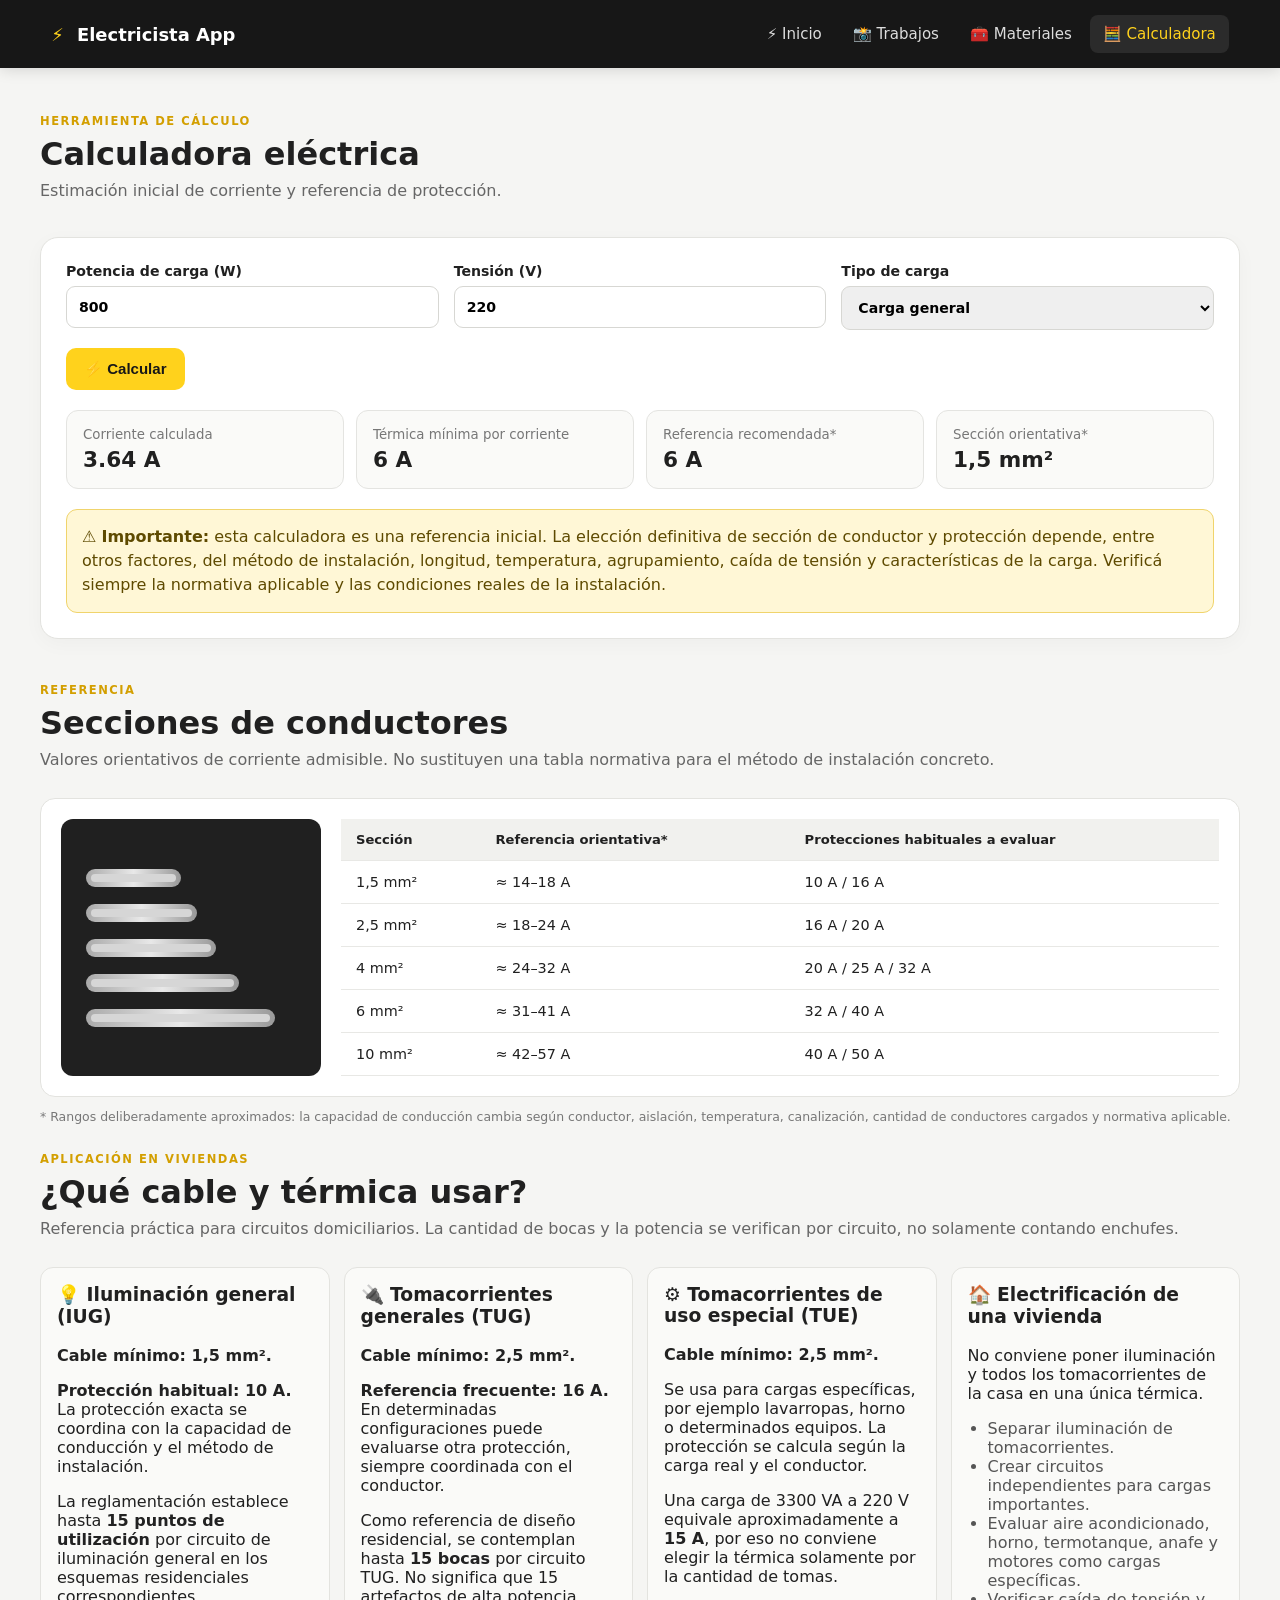
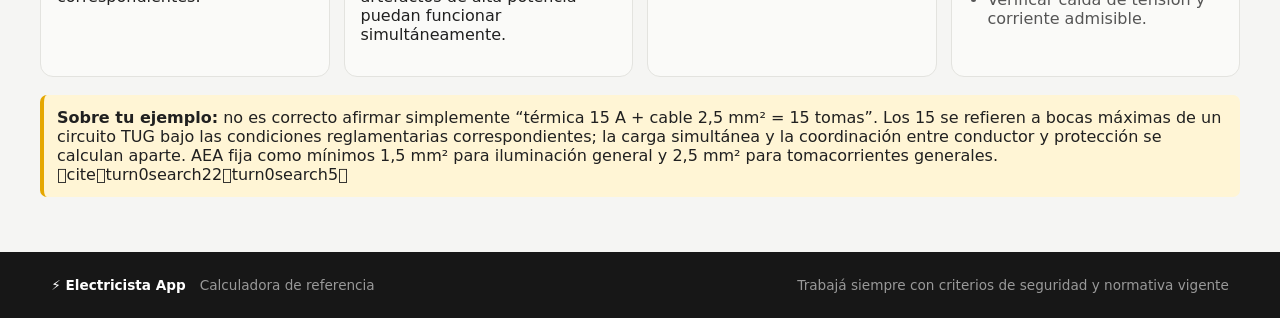
==== calculadora.html @ 3266907b "primera version app" ====
<!DOCTYPE html>
<html lang="es">
<head><meta charset="UTF-8"><meta name="viewport" content="width=device-width, initial-scale=1.0"><meta name="theme-color" content="#171717">
<title>Calculadora eléctrica - Electricista App</title><link rel="stylesheet" href="css/style.css"><link rel="stylesheet" href="css/calculadora.css"></head>
<body>
<header class="topbar"><a class="brand" href="index.html"><span>⚡</span> Electricista App</a><button class="menu-toggle" id="menuToggle">☰</button>
<nav id="mainNav"><a href="index.html">⚡ Inicio</a><a href="galeria.html">📸 Trabajos</a><a href="materiales.html">🧰 Materiales</a><a class="active" href="calculadora.html">🧮 Calculadora</a></nav></header>
<main class="page">
<section class="page-heading"><div><span class="eyebrow">HERRAMIENTA DE CÁLCULO</span><h1>Calculadora eléctrica</h1><p>Estimación inicial de corriente y referencia de protección.</p></div></section>
<section class="calculator-card">
<div class="calc-inputs"><label>Potencia de carga (W)<input id="watts" type="number" min="1" step="1" value="800"></label><label>Tensión (V)<input id="voltage" type="number" min="1" step="1" value="220"></label><label>Tipo de carga<select id="loadType"><option value="general">Carga general</option><option value="resistive">Resistiva</option><option value="motor">Motor</option><option value="lighting">Iluminación</option></select></label></div>
<button class="btn btn-primary calc-btn" id="calculateBtn">⚡ Calcular</button>
<div id="calcResult" class="calc-result"></div>
<div class="warning-box">⚠️ <strong>Importante:</strong> esta calculadora es una referencia inicial. La elección definitiva de sección de conductor y protección depende, entre otros factores, del método de instalación, longitud, temperatura, agrupamiento, caída de tensión y características de la carga. Verificá siempre la normativa aplicable y las condiciones reales de la instalación.</div>
</section>
<section class="section reference-section"><div class="section-title"><div><span class="eyebrow">REFERENCIA</span><h2>Secciones de conductores</h2><p>Valores orientativos de corriente admisible. No sustituyen una tabla normativa para el método de instalación concreto.</p></div></div>
<div class="cable-reference"><div class="cable-visual"><div class="wire wire-15"></div><div class="wire wire-25"></div><div class="wire wire-4"></div><div class="wire wire-6"></div><div class="wire wire-10"></div></div>
<div class="table-wrap"><table><thead><tr><th>Sección</th><th>Referencia orientativa*</th><th>Protecciones habituales a evaluar</th></tr></thead><tbody>
<tr><td>1,5 mm²</td><td>≈ 14–18 A</td><td>10 A / 16 A</td></tr><tr><td>2,5 mm²</td><td>≈ 18–24 A</td><td>16 A / 20 A</td></tr><tr><td>4 mm²</td><td>≈ 24–32 A</td><td>20 A / 25 A / 32 A</td></tr><tr><td>6 mm²</td><td>≈ 31–41 A</td><td>32 A / 40 A</td></tr><tr><td>10 mm²</td><td>≈ 42–57 A</td><td>40 A / 50 A</td></tr></tbody></table></div></div>
<p class="table-note">* Rangos deliberadamente aproximados: la capacidad de conducción cambia según conductor, aislación, temperatura, canalización, cantidad de conductores cargados y normativa aplicable.</p>
</section>

<section class="section reference-extra">
  <div class="section-title">
    <div>
      <span class="eyebrow">APLICACIÓN EN VIVIENDAS</span>
      <h2>¿Qué cable y térmica usar?</h2>
      <p>Referencia práctica para circuitos domiciliarios. La cantidad de bocas y la potencia se verifican por circuito, no solamente contando enchufes.</p>
    </div>
  </div>
  <div class="circuit-cards">
    <article class="circuit-card">
      <h3>💡 Iluminación general (IUG)</h3>
      <p><strong>Cable mínimo: 1,5 mm².</strong></p>
      <p><strong>Protección habitual: 10 A.</strong> La protección exacta se coordina con la capacidad de conducción y el método de instalación.</p>
      <p>La reglamentación establece hasta <strong>15 puntos de utilización</strong> por circuito de iluminación general en los esquemas residenciales correspondientes.</p>
    </article>
    <article class="circuit-card">
      <h3>🔌 Tomacorrientes generales (TUG)</h3>
      <p><strong>Cable mínimo: 2,5 mm².</strong></p>
      <p><strong>Referencia frecuente: 16 A.</strong> En determinadas configuraciones puede evaluarse otra protección, siempre coordinada con el conductor.</p>
      <p>Como referencia de diseño residencial, se contemplan hasta <strong>15 bocas</strong> por circuito TUG. No significa que 15 artefactos de alta potencia puedan funcionar simultáneamente.</p>
    </article>
    <article class="circuit-card">
      <h3>⚙️ Tomacorrientes de uso especial (TUE)</h3>
      <p><strong>Cable mínimo: 2,5 mm².</strong></p>
      <p>Se usa para cargas específicas, por ejemplo lavarropas, horno o determinados equipos. La protección se calcula según la carga real y el conductor.</p>
      <p>Una carga de 3300 VA a 220 V equivale aproximadamente a <strong>15 A</strong>, por eso no conviene elegir la térmica solamente por la cantidad de tomas.</p>
    </article>
    <article class="circuit-card">
      <h3>🏠 Electrificación de una vivienda</h3>
      <p>No conviene poner iluminación y todos los tomacorrientes de la casa en una única térmica.</p>
      <ul><li>Separar iluminación de tomacorrientes.</li><li>Crear circuitos independientes para cargas importantes.</li><li>Evaluar aire acondicionado, horno, termotanque, anafe y motores como cargas específicas.</li><li>Verificar caída de tensión y corriente admisible.</li></ul>
    </article>
  </div>
  <div class="reference-warning"><strong>Sobre tu ejemplo:</strong> no es correcto afirmar simplemente “térmica 15 A + cable 2,5 mm² = 15 tomas”. Los 15 se refieren a bocas máximas de un circuito TUG bajo las condiciones reglamentarias correspondientes; la carga simultánea y la coordinación entre conductor y protección se calculan aparte. AEA fija como mínimos 1,5 mm² para iluminación general y 2,5 mm² para tomacorrientes generales. citeturn0search22turn0search5</div>
</section>
</main>
<footer class="footer"><div><strong>⚡ Electricista App</strong><span>Calculadora de referencia</span></div><span>Trabajá siempre con criterios de seguridad y normativa vigente</span></footer>
<script src="js/app.js"></script><script src="js/calculadora.js"></script></body></html>
---- css/style.css ----
* {
  box-sizing:border-box
}
html,body {
  margin:0;
  min-height:100%;
  font-family:Inter,system-ui,-apple-system,BlinkMacSystemFont,"Segoe UI",sans-serif;
  color:#202020;
  background:#f5f5f3
}
body {
  display:flex;
  flex-direction:column;
  min-height:100vh
}
.topbar {
  height:68px;
  background:#171717;
  color:#fff;
  display:flex;
  align-items:center;
  padding:0 clamp(18px,4vw,70px);
  gap:32px;
  position:sticky;
  top:0;
  z-index:50;
  box-shadow:0 2px 14px #0002
}
.brand {
  color:#fff;
  text-decoration:none;
  font-weight:800;
  font-size:1.12rem;
  white-space:nowrap
}
.brand span {
  color:#ffd21c;
  margin-right:7px
}
.topbar nav {
  display:flex;
  gap:5px;
  margin-left:auto
}
.topbar nav a {
  color:#ddd;
  text-decoration:none;
  padding:10px 13px;
  border-radius:8px;
  font-size:.94rem
}
.topbar nav a:hover,.topbar nav a.active {
  background:#2b2b2b;
  color:#ffd21c
}
.menu-toggle {
  display:none;
  background:none;
  border:0;
  color:#fff;
  font-size:1.7rem;
  margin-left:auto
}
.page {
  width:min(1200px,calc(100% - 32px));
  margin:0 auto;
  flex:1;
  padding:42px 0 55px
}
.hero {
  background:linear-gradient(120deg,#202020,#111);
  color:#fff;
  border-radius:24px;
  padding:clamp(30px,6vw,72px);
  display:flex;
  align-items:center;
  justify-content:space-between;
  min-height:350px;
  overflow:hidden
}
.eyebrow {
  font-size:.72rem;
  font-weight:800;
  letter-spacing:.13em;
  color:#d39f00
}
.hero h1 {
  font-size:clamp(2rem,5vw,3.7rem);
  line-height:1.06;
  margin:12px 0 18px
}
.hero h1 strong {
  color:#ffd21c
}
.hero p {
  color:#ccc;
  max-width:600px;
  font-size:1.05rem;
  line-height:1.6
}
.hero-icon {
  font-size:clamp(7rem,17vw,13rem);
  color:#ffd21c;
  filter:drop-shadow(0 0 35px #ffd21c55);
  transform:rotate(8deg)
}
.btn {
  border:0;
  border-radius:10px;
  padding:12px 18px;
  font-weight:750;
  font-size:.94rem;
  cursor:pointer;
  text-decoration:none;
  display:inline-flex;
  align-items:center;
  justify-content:center;
  gap:7px;
  transition:.18s
}
.btn:hover {
  transform:translateY(-1px)
}
.btn-primary {
  background:#ffd21c;
  color:#171717
}
.btn-secondary {
  background:#e9e9e6;
  color:#222
}
.btn-danger {
  background:#fee2e2;
  color:#a40000
}
.section {
  margin-top:45px
}
.section-title {
  display:flex;
  justify-content:space-between;
  align-items:end;
  margin-bottom:20px
}
.section-title h2,.page-heading h1 {
  margin:6px 0;
  font-size:2rem
}
.section-title p,.page-heading p {
  color:#666;
  margin:6px 0;
  line-height:1.5
}
.feature-grid {
  display:grid;
  grid-template-columns:repeat(3,1fr);
  gap:18px
}
.feature-card {
  background:#fff;
  border:1px solid #e5e5e2;
  border-radius:17px;
  padding:25px;
  color:#222;
  text-decoration:none;
  position:relative;
  min-height:180px;
  box-shadow:0 4px 16px #00000008
}
.feature-card:hover {
  border-color:#ffd21c;
  box-shadow:0 8px 24px #00000012
}
.feature-icon {
  font-size:2rem
}
.feature-card h3 {
  margin:15px 0 7px
}
.feature-card p {
  color:#666;
  line-height:1.45;
  margin:0;
  max-width:270px
}
.card-arrow {
  position:absolute;
  right:22px;
  bottom:20px;
  font-size:1.5rem;
  color:#c49700
}
.stats-grid {
  display:grid;
  grid-template-columns:repeat(2,1fr);
  gap:18px;
  margin-top:22px
}
.stat-card {
  background:#fff;
  border:1px solid #e5e5e2;
  border-radius:15px;
  padding:20px;
  display:flex;
  align-items:center;
  gap:16px
}
.stat-card>span {
  font-size:1.8rem
}
.stat-card strong {
  font-size:1.7rem;
  display:block
}
.stat-card small {
  color:#777
}
.page-heading {
  display:flex;
  justify-content:space-between;
  align-items:end;
  gap:20px;
  margin-bottom:28px
}
.heading-actions {
  display:flex;
  gap:10px
}
.empty-state {
  text-align:center;
  background:#fff;
  border:1px dashed #ccc;
  border-radius:18px;
  padding:55px 20px
}
.empty-state>div {
  font-size:3rem
}
.empty-state h2 {
  margin:10px 0 6px
}
.empty-state p {
  color:#777
}
.hidden {
  display:none!important
}
.modal {
  position:fixed;
  inset:0;
  background:#0008;
  display:flex;
  align-items:center;
  justify-content:center;
  padding:18px;
  z-index:100
}
.modal-box {
  width:min(620px,100%);
  max-height:92vh;
  overflow:auto;
  background:#fff;
  border-radius:18px;
  padding:27px;
  position:relative
}
.modal-large {
  width:min(1000px,100%)
}
.modal-close {
  position:absolute;
  right:15px;
  top:10px;
  border:0;
  background:none;
  font-size:2rem;
  cursor:pointer;
  color:#555
}
.modal-box h2 {
  margin:0 0 22px
}
.modal-box label {
  display:block;
  font-weight:700;
  font-size:.9rem;
  margin-bottom:15px
}
.modal-box input,.modal-box select,.modal-box textarea,.material-toolbar input,.material-toolbar select {
  width:100%;
  margin-top:7px;
  border:1px solid #d8d8d5;
  border-radius:9px;
  padding:11px 12px;
  font:inherit;
  background:#fff
}
.form-actions {
  display:flex;
  justify-content:flex-end;
  gap:9px;
  margin-top:20px
}
.form-grid {
  display:grid;
  grid-template-columns:1fr 1fr;
  gap:2px 15px
}
.form-grid .full {
  grid-column:1/-1
}
.photo-preview img {
  max-width:150px;
  max-height:150px;
  border-radius:10px;
  object-fit:cover
}
.footer {
  margin-top:auto;
  background:#171717;
  color:#ddd;
  padding:25px clamp(18px,4vw,70px);
  display:flex;
  justify-content:space-between;
  align-items:center;
  gap:20px;
  font-size:.85rem
}
.footer div {
  display:flex;
  gap:14px;
  align-items:center
}
.footer strong {
  color:#fff
}
.footer span {
  color:#999
}
.table-wrap {
  overflow-x:auto
}
.table-wrap table {
  border-collapse:collapse;
  width:100%;
  background:#fff
}
.table-wrap th,.table-wrap td {
  padding:13px 15px;
  border-bottom:1px solid #e8e8e5;
  text-align:left
}
.table-wrap th {
  background:#f1f1ee;
  font-size:.82rem
}
.table-wrap td {
  font-size:.9rem
}
.table-note {
  font-size:.78rem;
  color:#777
}
.warning-box {
  margin-top:20px;
  background:#fff7d6;
  border:1px solid #f0d46c;
  padding:15px;
  border-radius:11px;
  color:#5e4a00;
  line-height:1.5
}
@media(max-width:760px) {
  .topbar {
    height:62px
  }
  .menu-toggle {
    display:block
  }
  .topbar nav {
    display:none;
    position:absolute;
    top:62px;
    left:0;
    right:0;
    background:#171717;
    padding:10px 16px 15px;
    flex-direction:column
  }
  .topbar nav.open {
    display:flex
  }
  .topbar nav a {
    padding:13px
  }
  .page {
    width:min(100% - 22px,1200px);
    padding:28px 0 38px
  }
  .hero {
    padding:32px 24px;
    min-height:390px
  }
  .hero-icon {
    position:absolute;
    right:18px;
    opacity:.12
  }
  .feature-grid,.stats-grid {
    grid-template-columns:1fr
  }
  .page-heading {
    align-items:stretch;
    flex-direction:column
  }
  .heading-actions {
    flex-wrap:wrap
  }
  .heading-actions .btn {
    flex:1
  }
  .footer {
    flex-direction:column;
    align-items:flex-start
  }
  .footer div {
    flex-direction:column;
    align-items:flex-start;
    gap:5px
  }
  .form-grid {
    grid-template-columns:1fr
  }
  .form-grid .full {
    grid-column:auto
  }
}
@media(min-width:761px) {
  body {
    font-size:16px
  }
}
---- css/calculadora.css ----
.calculator-card {
  background:#fff;
  border:1px solid #e3e3df;
  border-radius:18px;
  padding:25px;
  box-shadow:0 5px 20px #00000008
}
.calc-inputs {
  display:grid;
  grid-template-columns:1fr 1fr 1fr;
  gap:15px
}
.calc-inputs label {
  font-weight:750;
  font-size:.88rem
}
.calc-inputs input,.calc-inputs select {
  width:100%;
  margin-top:7px;
  border:1px solid #d7d7d3;
  border-radius:9px;
  padding:12px;
  font:inherit
}
.calc-btn {
  margin-top:18px
}
.calc-result {
  margin-top:20px;
  display:grid;
  grid-template-columns:repeat(4,1fr);
  gap:12px
}
.result-box {
  border:1px solid #e4e4e1;
  border-radius:12px;
  padding:16px;
  background:#fafaf8
}
.result-box small {
  display:block;
  color:#777
}
.result-box strong {
  font-size:1.35rem;
  display:block;
  margin-top:5px
}
.reference-section {
  margin-top:40px
}
.cable-reference {
  display:grid;
  grid-template-columns:260px 1fr;
  gap:20px;
  background:#fff;
  border:1px solid #e3e3df;
  border-radius:15px;
  padding:20px
}
.cable-visual {
  background:#202020;
  border-radius:12px;
  display:flex;
  flex-direction:column;
  justify-content:center;
  gap:17px;
  padding:25px
}
.wire {
  height:18px;
  border-radius:20px;
  background:linear-gradient(90deg,#aaa,#e8e8e8,#999);
  position:relative
}
.wire:after {
  content:"";
  position:absolute;
  left:5px;
  right:5px;
  top:5px;
  height:8px;
  background:#d6d6d6;
  border-radius:10px
}
.wire-15 {
  width:45%
}
.wire-25 {
  width:53%
}
.wire-4 {
  width:62%
}
.wire-6 {
  width:73%
}
.wire-10 {
  width:90%
}
.table-wrap table {
  min-width:600px
}
@media(max-width:800px) {
  .calc-inputs,.calc-result {
    grid-template-columns:1fr 1fr
  }
  .cable-reference {
    grid-template-columns:1fr
  }
}
@media(max-width:500px) {
  .calc-inputs,.calc-result {
    grid-template-columns:1fr
  }
}

.reference-extra {
  margin-top: 24px;
}

.circuit-cards {
  display: grid;
  grid-template-columns: repeat(auto-fit, minmax(240px, 1fr));
  gap: 14px;
}

.circuit-card {
  border: 1px solid #e3e3df;
  border-radius: 13px;
  padding: 16px;
  background: #fafaf8;
}

.circuit-card h3 {
  margin-top: 0;
}

.circuit-card strong {
  color: #222;
}

.circuit-card ul {
  padding-left: 20px;
  color: #555;
}

.reference-warning {
  margin-top: 18px;
  padding: 13px;
  border-left: 4px solid #e5a700;
  background: #fff5d5;
  border-radius: 7px;
}
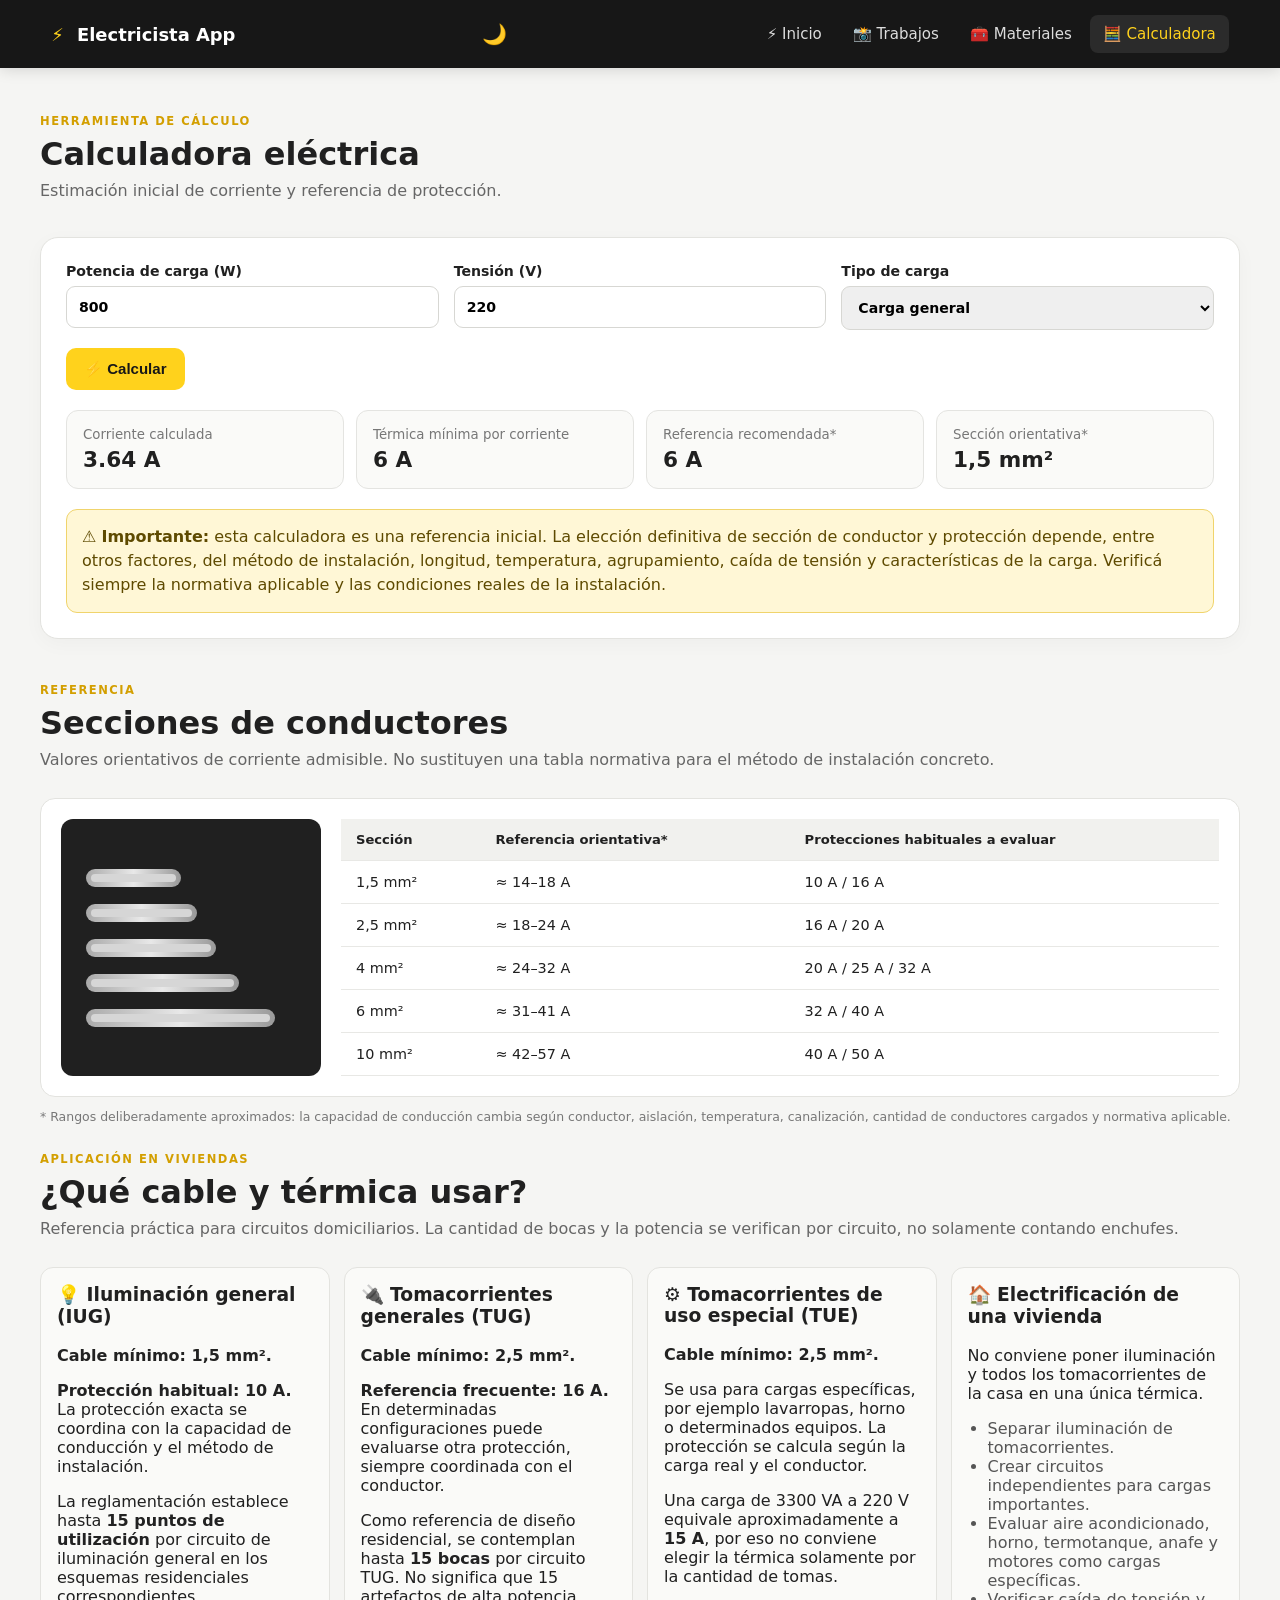
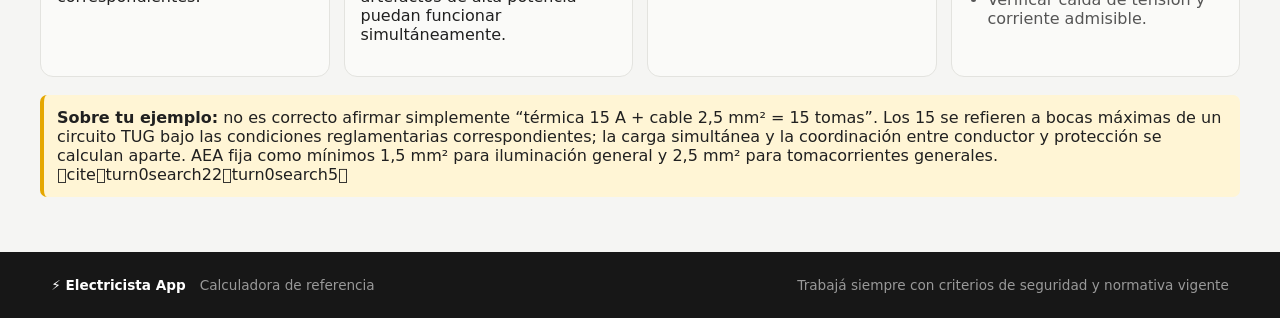
==== commit 76d2a5d2: "cambios html" ====
--- a/calculadora.html
+++ b/calculadora.html
@@ -1,9 +1,12 @@
 <!DOCTYPE html>
 <html lang="es">
 <head><meta charset="UTF-8"><meta name="viewport" content="width=device-width, initial-scale=1.0"><meta name="theme-color" content="#171717">
+<link rel="manifest" href="manifest.json">
+<link rel="apple-touch-icon" href="img/icon-192.png">
+
 <title>Calculadora eléctrica - Electricista App</title><link rel="stylesheet" href="css/style.css"><link rel="stylesheet" href="css/calculadora.css"></head>
 <body>
-<header class="topbar"><a class="brand" href="index.html"><span>⚡</span> Electricista App</a><button class="menu-toggle" id="menuToggle">☰</button>
+<header class="topbar"><a class="brand" href="index.html"><span>⚡</span> Electricista App</a><button class="menu-toggle" id="menuToggle">☰</button><button class="theme-toggle" id="themeToggle" aria-label="Cambiar tema">🌙</button>
 <nav id="mainNav"><a href="index.html">⚡ Inicio</a><a href="galeria.html">📸 Trabajos</a><a href="materiales.html">🧰 Materiales</a><a class="active" href="calculadora.html">🧮 Calculadora</a></nav></header>
 <main class="page">
 <section class="page-heading"><div><span class="eyebrow">HERRAMIENTA DE CÁLCULO</span><h1>Calculadora eléctrica</h1><p>Estimación inicial de corriente y referencia de protección.</p></div></section>
--- a/css/style.css
+++ b/css/style.css
@@ -60,6 +60,16 @@
   color:#fff;
   font-size:1.7rem;
   margin-left:auto
+}
+.theme-toggle {
+  background:none;
+  border:0;
+  color:#fff;
+  font-size:1.25rem;
+  cursor:pointer;
+  margin-left:auto;
+  line-height:1;
+  padding:6px
 }
 .page {
   width:min(1200px,calc(100% - 32px));
@@ -309,11 +319,24 @@
 .form-grid .full {
   grid-column:1/-1
 }
+.photo-preview:has(img) {
+  display:inline-flex;
+  align-items:center;
+  justify-content:center;
+  width:150px;
+  height:150px;
+  background:#ededeb;
+  border-radius:10px;
+  padding:10px;
+  margin-top:6px
+}
 .photo-preview img {
-  max-width:150px;
-  max-height:150px;
-  border-radius:10px;
-  object-fit:cover
+  max-width:100%;
+  max-height:100%;
+  width:auto;
+  height:auto;
+  border-radius:4px;
+  object-fit:contain
 }
 .footer {
   margin-top:auto;
@@ -376,6 +399,9 @@
   }
   .menu-toggle {
     display:block
+  }
+  .theme-toggle {
+    margin-left:8px
   }
   .topbar nav {
     display:none;
@@ -440,3 +466,99 @@
     font-size:16px
   }
 }
+
+/* ===== Modo oscuro ===== */
+:root.theme-dark body {
+  background:#121212;
+  color:#e9e9e7
+}
+:root.theme-dark .hero {
+  background:linear-gradient(120deg,#000,#0a0a0a)
+}
+:root.theme-dark .feature-card,
+:root.theme-dark .stat-card,
+:root.theme-dark .material-card,
+:root.theme-dark .work-card,
+:root.theme-dark .calculator-card,
+:root.theme-dark .cable-reference,
+:root.theme-dark .circuit-card,
+:root.theme-dark .modal-box,
+:root.theme-dark .empty-state {
+  background:#1c1c1c;
+  border-color:#333;
+  color:#e9e9e7
+}
+:root.theme-dark .material-photo,
+:root.theme-dark .photo-preview:has(img),
+:root.theme-dark .work-cover,
+:root.theme-dark .photo-card,
+:root.theme-dark .icon-pick-btn,
+:root.theme-dark .result-box,
+:root.theme-dark .detail-description,
+:root.theme-dark .symbol-panel,
+:root.theme-dark .qty-controls button {
+  background:#262624;
+  border-color:#3a3a3a
+}
+:root.theme-dark .feature-icon,
+:root.theme-dark p,
+:root.theme-dark .material-info p,
+:root.theme-dark .work-meta,
+:root.theme-dark .work-body p,
+:root.theme-dark small,
+:root.theme-dark .result-box small,
+:root.theme-dark .photo-info small {
+  color:#aaa
+}
+:root.theme-dark input,
+:root.theme-dark select,
+:root.theme-dark textarea {
+  background:#1c1c1c;
+  border-color:#3a3a3a;
+  color:#eee
+}
+:root.theme-dark .btn-secondary,
+:root.theme-dark .editor-toolbar button,
+:root.theme-dark .editor-options button,
+:root.theme-dark .symbol-choice {
+  background:#262624;
+  border-color:#3a3a3a;
+  color:#eee
+}
+:root.theme-dark .footer,
+:root.theme-dark .cable-visual {
+  background:#0c0c0c
+}
+:root.theme-dark .modal {
+  background:#000000cc
+}
+:root.theme-dark .icon-picker-label,
+:root.theme-dark .eyebrow {
+  color:#c9c9c6
+}
+
+.backup-card {
+  background:#fff;
+  border:1px solid #e5e5e2;
+  border-radius:16px;
+  padding:22px;
+  display:flex;
+  align-items:center;
+  justify-content:space-between;
+  gap:20px;
+  flex-wrap:wrap
+}
+.backup-card p {
+  margin:0;
+  color:#666;
+  max-width:520px
+}
+.backup-actions {
+  display:flex;
+  gap:10px;
+  flex-wrap:wrap
+}
+:root.theme-dark .backup-card {
+  background:#1c1c1c;
+  border-color:#333
+}
